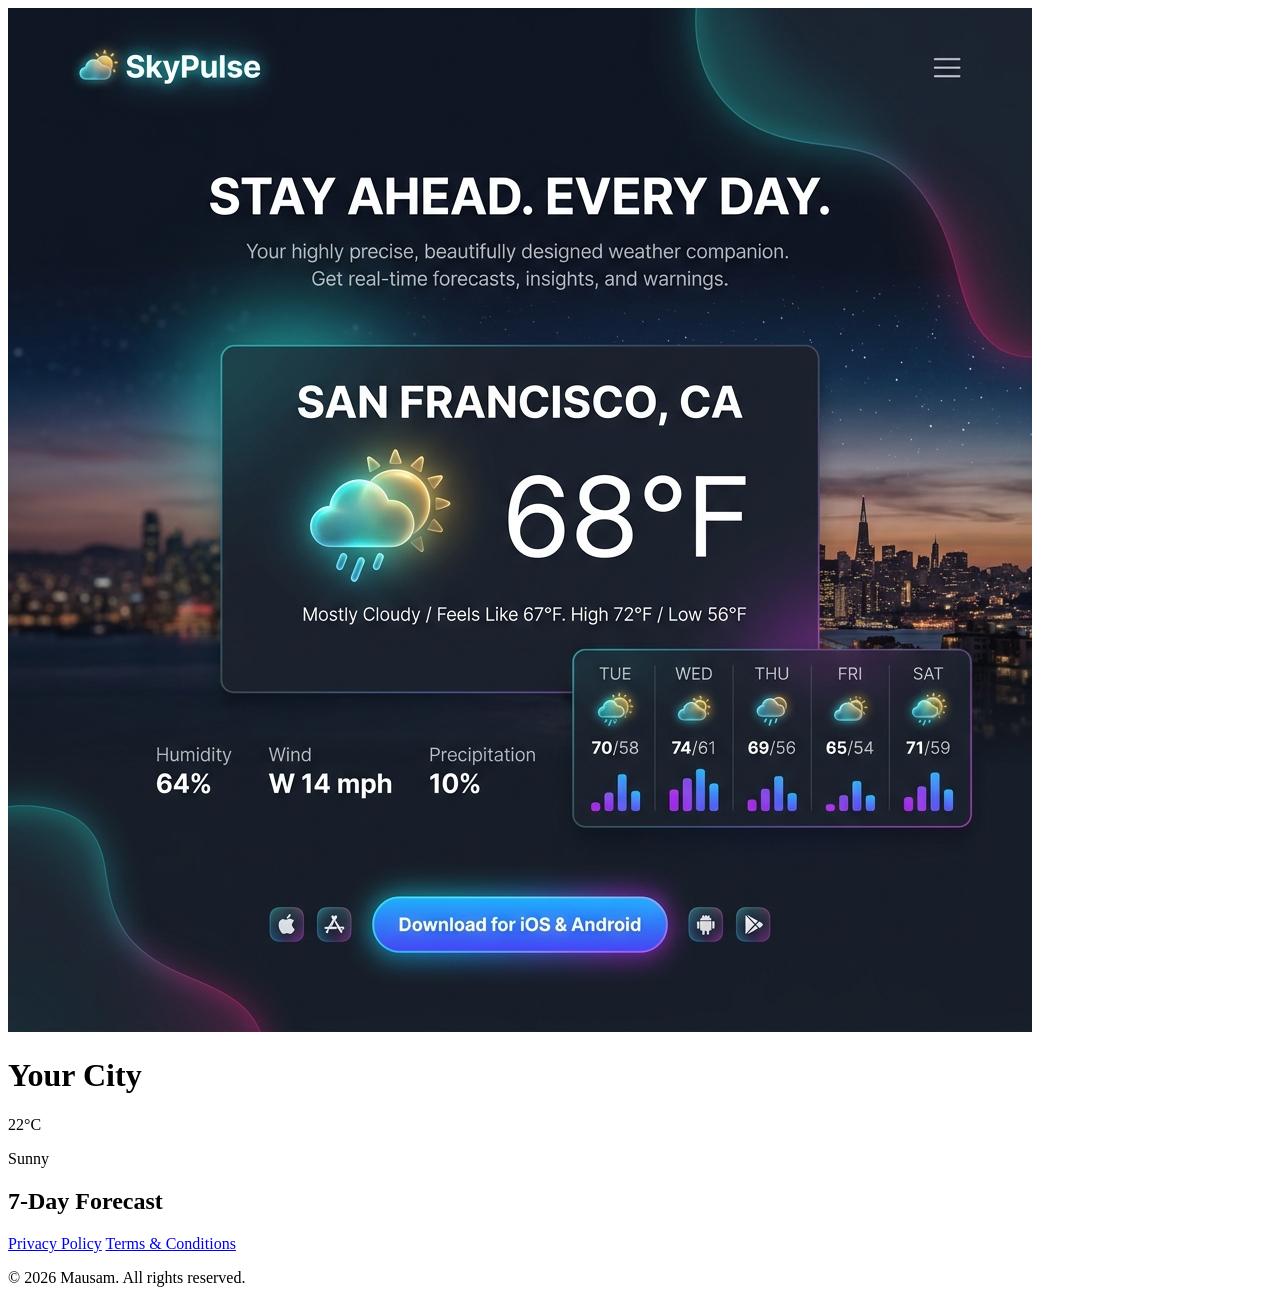
==== website/index.html @ 47677e23 "website added" ====
<!DOCTYPE html>
<html lang="en">
<head>
  <meta charset="UTF-8" />
  <meta http-equiv="X-UA-Compatible" content="IE=edge" />
  <meta name="viewport" content="width=device-width, initial-scale=1.0" />
  <title>Mausam – Premium Weather App</title>
  <link rel="preconnect" href="https://fonts.googleapis.com" />
  <link rel="preconnect" href="https://fonts.gstatic.com" crossorigin />
  <link href="https://fonts.googleapis.com/css2?family=Inter:wght@400;600;700&family=Poppins:wght@300;400;600;700&display=swap" rel="stylesheet" />
  <link rel="stylesheet" href="styles.css" />
</head>
<body>
  <header class="hero">
    <img src="weather_hero_1780329865865.png" alt="Weather hero" class="hero-image" />
    <div class="hero-content">
      <h1 class="city-name">Your City</h1>
      <p class="temperature">22°C</p>
      <p class="description">Sunny</p>
    </div>
  </header>

  <main class="content">
    <section class="forecast">
      <h2>7‑Day Forecast</h2>
      <div class="forecast-grid" id="forecast-grid">
        <!-- JavaScript will inject cards here -->
      </div>
    </section>
  </main>

  <footer class="footer">
    <nav class="footer-nav">
      <a href="privacy.html">Privacy Policy</a>
      <a href="terms.html">Terms &amp; Conditions</a>
    </nav>
    <p>© 2026 Mausam. All rights reserved.</p>
  </footer>

  <script src="script.js"></script>
</body>
</html>
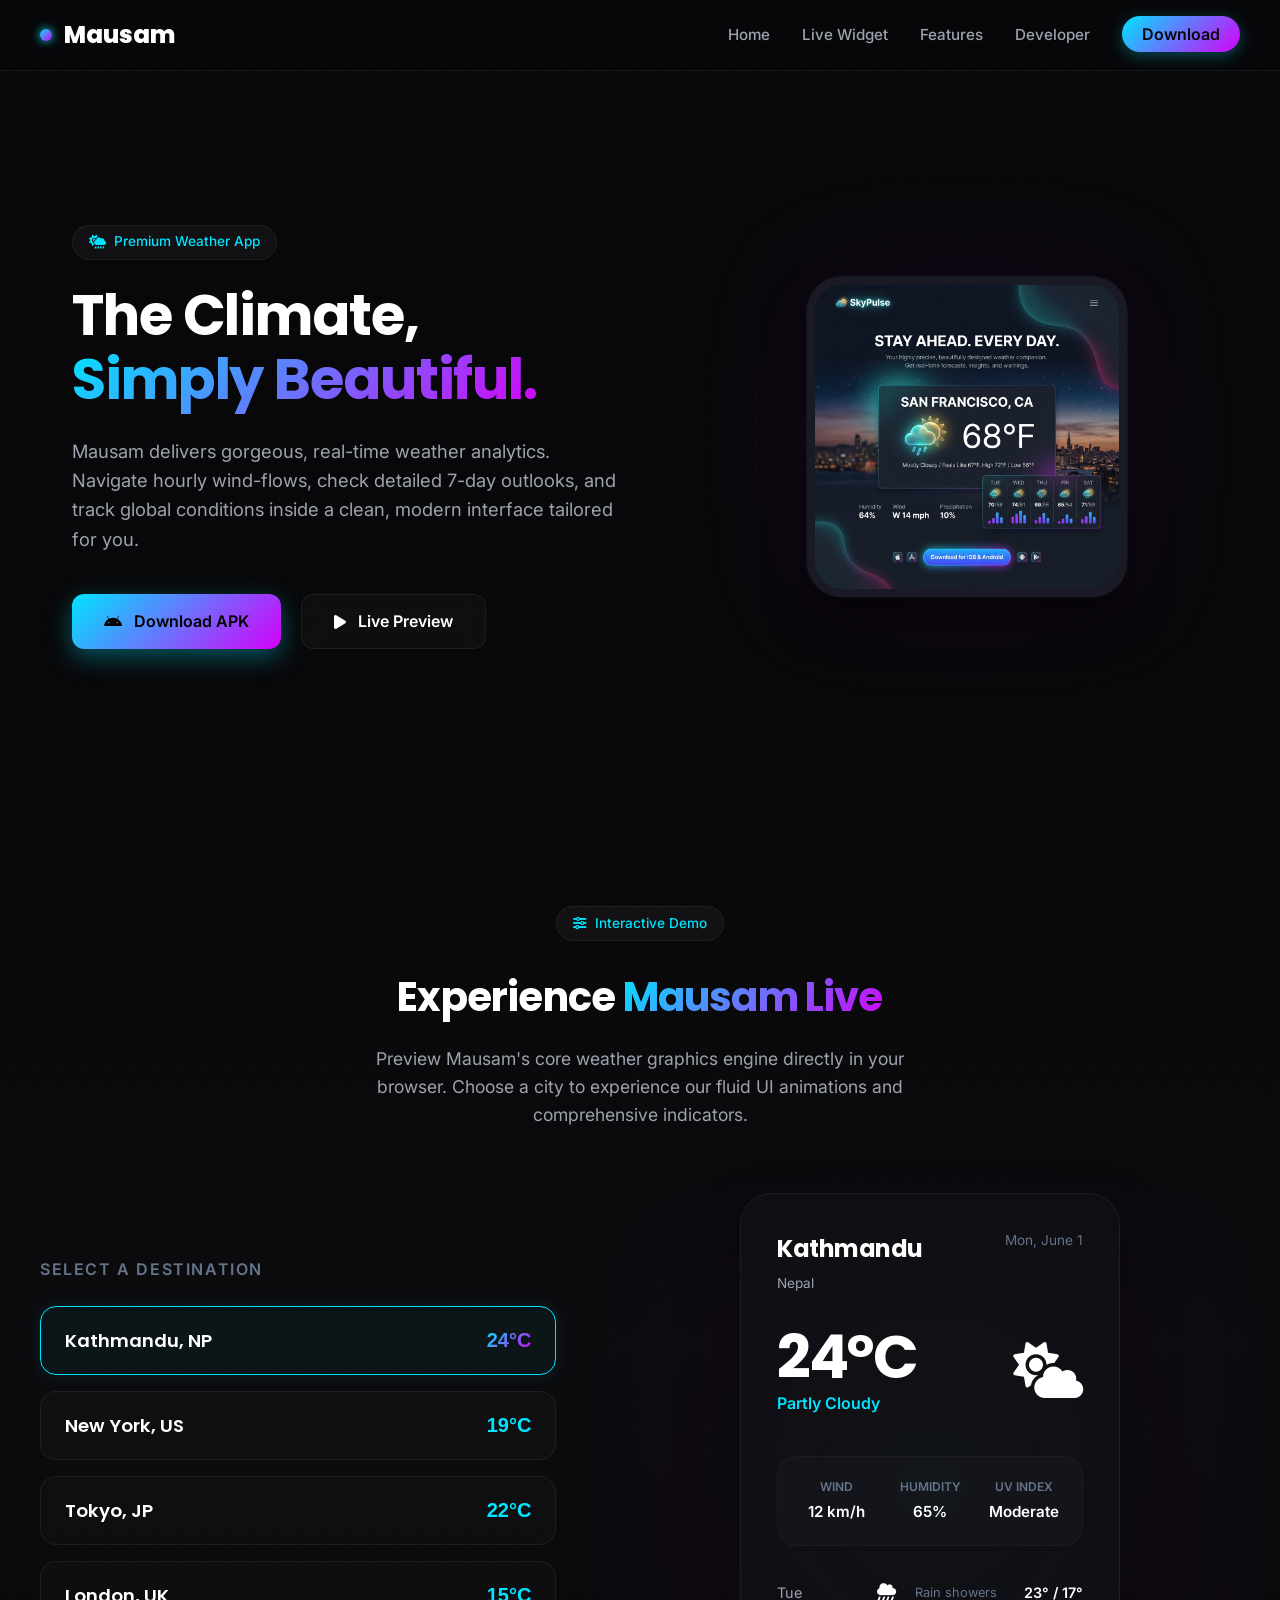
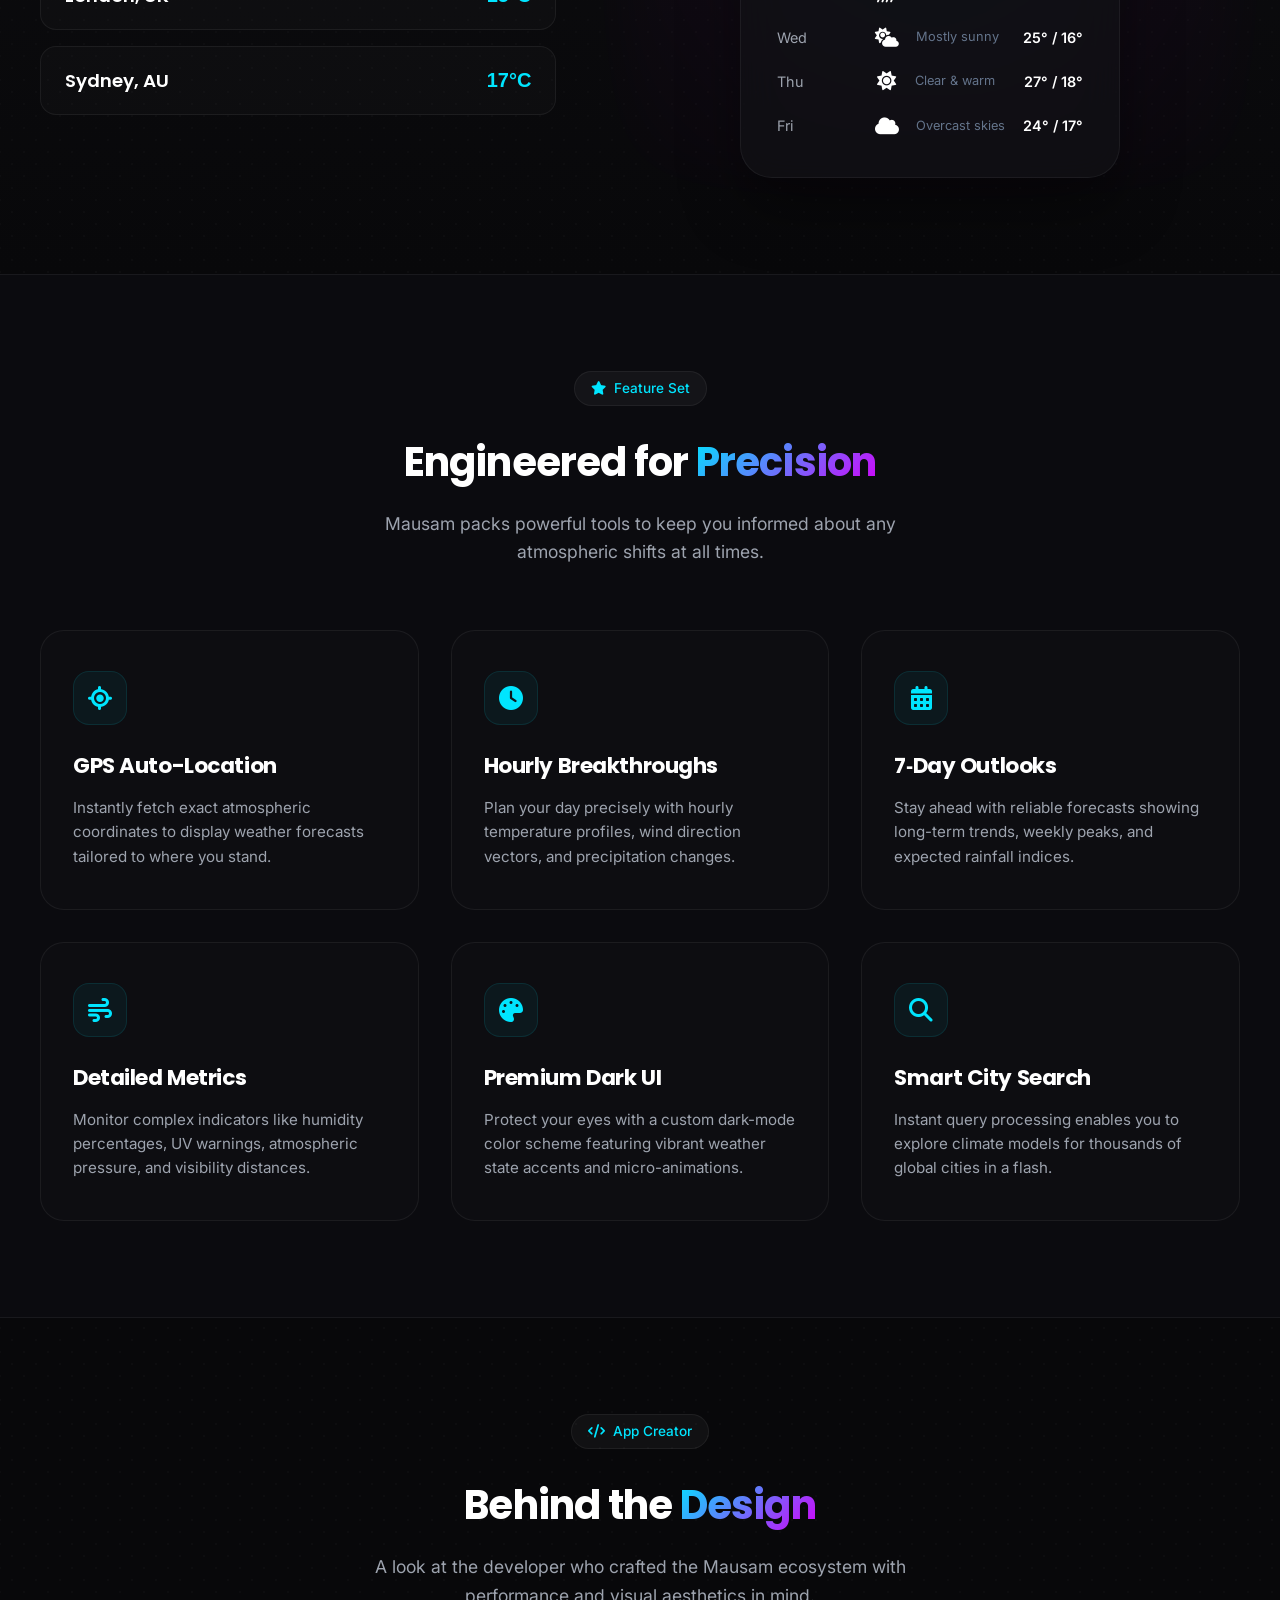
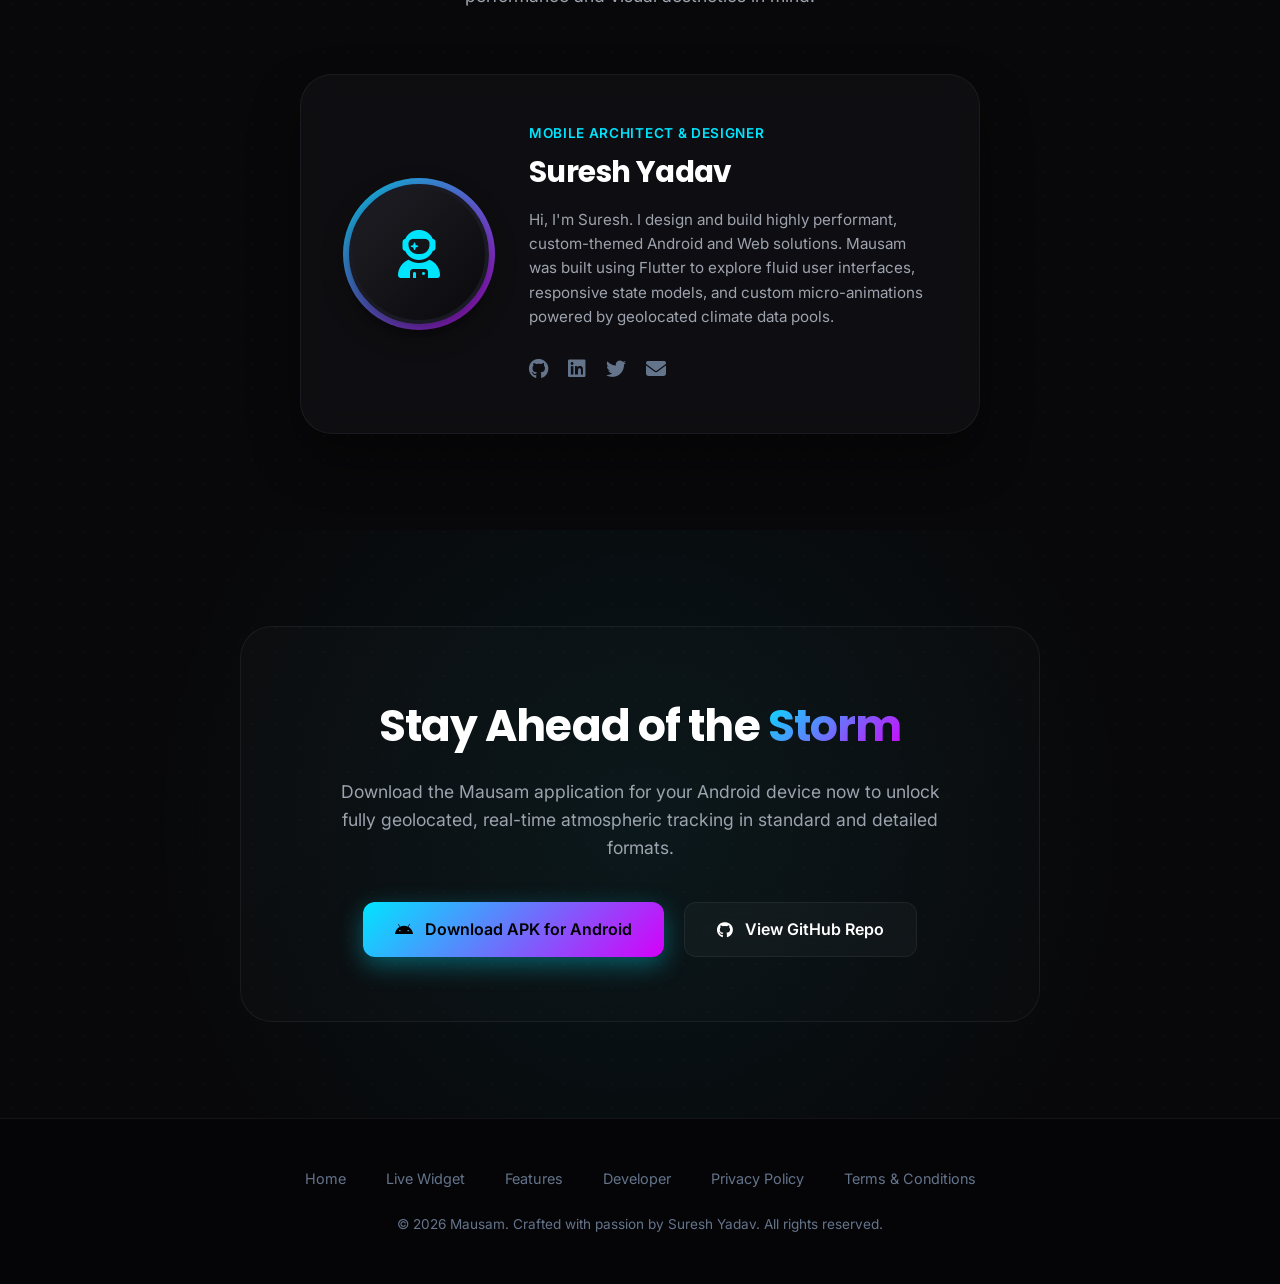
==== commit 6485578f: "website added" ====
--- a/website/index.html
+++ b/website/index.html
@@ -4,39 +4,301 @@
   <meta charset="UTF-8" />
   <meta http-equiv="X-UA-Compatible" content="IE=edge" />
   <meta name="viewport" content="width=device-width, initial-scale=1.0" />
-  <title>Mausam – Premium Weather App</title>
-  <link rel="preconnect" href="https://fonts.googleapis.com" />
-  <link rel="preconnect" href="https://fonts.gstatic.com" crossorigin />
-  <link href="https://fonts.googleapis.com/css2?family=Inter:wght@400;600;700&family=Poppins:wght@300;400;600;700&display=swap" rel="stylesheet" />
-  <link rel="stylesheet" href="styles.css" />
+  <title>Mausam – Beautiful Weather Forecasting App</title>
+  <meta name="description" content="Experience premium weather forecasting with Mausam. Get precise local location-based weather, 7-day outlooks, hourly breakdowns, and robust meteorological indicators in a gorgeous interface." />
+  
+  <!-- Font Awesome Icons -->
+  <link rel="stylesheet" href="https://cdnjs.cloudflare.com/ajax/libs/font-awesome/6.4.0/css/all.min.css" />
+  
+  <!-- Main Stylesheet -->
+  <link rel="stylesheet" href="style.css" />
 </head>
 <body>
+
+  <!-- Navigation Bar -->
+  <nav class="navbar">
+    <div class="nav-container">
+      <a href="#" class="nav-logo">
+        <div class="nav-logo-dot"></div>
+        <span>Mausam</span>
+      </a>
+      
+      <ul class="nav-menu" id="nav-menu">
+        <li><a href="#" class="nav-link">Home</a></li>
+        <li><a href="#demo" class="nav-link">Live Widget</a></li>
+        <li><a href="#features" class="nav-link">Features</a></li>
+        <li><a href="#developer" class="nav-link">Developer</a></li>
+        <li><a href="#download" class="nav-btn">Download</a></li>
+      </ul>
+      
+      <div class="menu-toggle" id="menu-toggle">
+        <span></span>
+        <span></span>
+        <span></span>
+      </div>
+    </div>
+  </nav>
+
+  <!-- Hero Section -->
   <header class="hero">
-    <img src="weather_hero_1780329865865.png" alt="Weather hero" class="hero-image" />
-    <div class="hero-content">
-      <h1 class="city-name">Your City</h1>
-      <p class="temperature">22°C</p>
-      <p class="description">Sunny</p>
+    <div class="hero-info">
+      <div class="badge">
+        <i class="fa-solid fa-cloud-sun-rain"></i> Premium Weather App
+      </div>
+      <h1>The Climate,<br><span class="gradient-text">Simply Beautiful.</span></h1>
+      <p>Mausam delivers gorgeous, real-time weather analytics. Navigate hourly wind-flows, check detailed 7-day outlooks, and track global conditions inside a clean, modern interface tailored for you.</p>
+      
+      <div class="cta-group">
+        <a href="#download" class="btn btn-primary">
+          <i class="fa-brands fa-android"></i> Download APK
+        </a>
+        <a href="#demo" class="btn btn-secondary">
+          <i class="fa-solid fa-play"></i> Live Preview
+        </a>
+      </div>
+    </div>
+    
+    <div class="hero-display">
+      <div class="hero-bg-glow"></div>
+      <div class="mockup-container">
+        <div class="mockup-frame">
+          <!-- We place the weather hero png provided by the user inside a mobile frame -->
+          <img src="weather_hero_1780329865865.png" alt="Mausam App Dashboard Showcase" />
+        </div>
+      </div>
     </div>
   </header>
 
-  <main class="content">
-    <section class="forecast">
-      <h2>7‑Day Forecast</h2>
-      <div class="forecast-grid" id="forecast-grid">
-        <!-- JavaScript will inject cards here -->
-      </div>
-    </section>
-  </main>
-
+  <!-- Interactive Live Weather Section -->
+  <section class="interactive-section" id="demo">
+    <div class="section-container">
+      <div class="section-header">
+        <div class="badge"><i class="fa-solid fa-sliders"></i> Interactive Demo</div>
+        <h2>Experience <span class="gradient-text">Mausam Live</span></h2>
+        <p>Preview Mausam's core weather graphics engine directly in your browser. Choose a city to experience our fluid UI animations and comprehensive indicators.</p>
+      </div>
+      
+      <div class="widget-layout">
+        <!-- City Selector Buttons -->
+        <div class="city-selector">
+          <div class="city-selector-title">Select a Destination</div>
+          
+          <button class="city-btn active" data-city="kathmandu">
+            <span class="city-btn-name">Kathmandu, NP</span>
+            <span class="city-btn-temp">24°C</span>
+          </button>
+          
+          <button class="city-btn" data-city="newyork">
+            <span class="city-btn-name">New York, US</span>
+            <span class="city-btn-temp">19°C</span>
+          </button>
+          
+          <button class="city-btn" data-city="tokyo">
+            <span class="city-btn-name">Tokyo, JP</span>
+            <span class="city-btn-temp">22°C</span>
+          </button>
+          
+          <button class="city-btn" data-city="london">
+            <span class="city-btn-name">London, UK</span>
+            <span class="city-btn-temp">15°C</span>
+          </button>
+          
+          <button class="city-btn" data-city="sydney">
+            <span class="city-btn-name">Sydney, AU</span>
+            <span class="city-btn-temp">17°C</span>
+          </button>
+        </div>
+        
+        <!-- Live Glassmorphic Widget Card -->
+        <div class="weather-showcase">
+          <div class="weather-widget-glow" id="widget-glow"></div>
+          <div class="weather-widget">
+            <div class="widget-header">
+              <div class="widget-location">
+                <h3 id="w-city">Kathmandu</h3>
+                <span id="w-country">Nepal</span>
+              </div>
+              <div class="widget-date" id="w-date">Mon, June 1</div>
+            </div>
+            
+            <div class="widget-main">
+              <div class="widget-temp-block">
+                <span class="widget-temp" id="w-temp">24°C</span>
+                <span class="widget-desc" id="w-desc">Partly Cloudy</span>
+              </div>
+              <div class="widget-icon-container" id="w-icon">
+                <i class="fa-solid fa-cloud-sun"></i>
+              </div>
+            </div>
+            
+            <!-- Key Metrics Panel -->
+            <div class="widget-metrics">
+              <div class="metric-item">
+                <span class="metric-label">Wind</span>
+                <span class="metric-val" id="w-wind">12 km/h</span>
+              </div>
+              <div class="metric-item">
+                <span class="metric-label">Humidity</span>
+                <span class="metric-val" id="w-humidity">65%</span>
+              </div>
+              <div class="metric-item">
+                <span class="metric-label">UV Index</span>
+                <span class="metric-val" id="w-uv">Moderate</span>
+              </div>
+            </div>
+            
+            <!-- Weekly Forecast Component -->
+            <div class="widget-forecast" id="w-forecast">
+              <!-- Dynamically populated rows in script.js -->
+            </div>
+          </div>
+        </div>
+      </div>
+    </div>
+  </section>
+
+  <!-- Key Features Showcase Section -->
+  <section class="features-section" id="features">
+    <div class="section-container">
+      <div class="section-header">
+        <div class="badge"><i class="fa-solid fa-star"></i> Feature Set</div>
+        <h2>Engineered for <span class="gradient-text">Precision</span></h2>
+        <p>Mausam packs powerful tools to keep you informed about any atmospheric shifts at all times.</p>
+      </div>
+      
+      <div class="features-grid">
+        <!-- Feature 1 -->
+        <div class="feature-card">
+          <div class="feature-icon-box">
+            <i class="fa-solid fa-location-crosshairs"></i>
+          </div>
+          <h3>GPS Auto-Location</h3>
+          <p>Instantly fetch exact atmospheric coordinates to display weather forecasts tailored to where you stand.</p>
+        </div>
+        
+        <!-- Feature 2 -->
+        <div class="feature-card">
+          <div class="feature-icon-box">
+            <i class="fa-solid fa-clock"></i>
+          </div>
+          <h3>Hourly Breakthroughs</h3>
+          <p>Plan your day precisely with hourly temperature profiles, wind direction vectors, and precipitation changes.</p>
+        </div>
+        
+        <!-- Feature 3 -->
+        <div class="feature-card">
+          <div class="feature-icon-box">
+            <i class="fa-solid fa-calendar-days"></i>
+          </div>
+          <h3>7‑Day Outlooks</h3>
+          <p>Stay ahead with reliable forecasts showing long-term trends, weekly peaks, and expected rainfall indices.</p>
+        </div>
+        
+        <!-- Feature 4 -->
+        <div class="feature-card">
+          <div class="feature-icon-box">
+            <i class="fa-solid fa-wind"></i>
+          </div>
+          <h3>Detailed Metrics</h3>
+          <p>Monitor complex indicators like humidity percentages, UV warnings, atmospheric pressure, and visibility distances.</p>
+        </div>
+        
+        <!-- Feature 5 -->
+        <div class="feature-card">
+          <div class="feature-icon-box">
+            <i class="fa-solid fa-palette"></i>
+          </div>
+          <h3>Premium Dark UI</h3>
+          <p>Protect your eyes with a custom dark-mode color scheme featuring vibrant weather state accents and micro-animations.</p>
+        </div>
+        
+        <!-- Feature 6 -->
+        <div class="feature-card">
+          <div class="feature-icon-box">
+            <i class="fa-solid fa-magnifying-glass"></i>
+          </div>
+          <h3>Smart City Search</h3>
+          <p>Instant query processing enables you to explore climate models for thousands of global cities in a flash.</p>
+        </div>
+      </div>
+    </div>
+  </section>
+
+  <!-- Developer Profile Section -->
+  <section class="developer-section" id="developer">
+    <div class="section-container">
+      <div class="section-header">
+        <div class="badge"><i class="fa-solid fa-code"></i> App Creator</div>
+        <h2>Behind the <span class="gradient-text">Design</span></h2>
+        <p>A look at the developer who crafted the Mausam ecosystem with performance and visual aesthetics in mind.</p>
+      </div>
+      
+      <div class="developer-card">
+        <div class="developer-avatar-container">
+          <div class="developer-avatar-glow"></div>
+          <!-- Premium visual avatar fallback (user icon inside a circular container or nice stock illustration) -->
+          <div class="developer-avatar" style="background: linear-gradient(135deg, #1e1e24 0%, #0a0a0d 100%); display: flex; align-items: center; justify-content: center; color: var(--accent-primary); font-size: 3rem;">
+            <i class="fa-solid fa-user-astronaut"></i>
+          </div>
+        </div>
+        
+        <div class="developer-details">
+          <div class="developer-role">Mobile Architect &amp; Designer</div>
+          <h3 class="developer-name">Suresh Yadav</h3>
+          <p class="developer-bio">Hi, I'm Suresh. I design and build highly performant, custom-themed Android and Web solutions. Mausam was built using Flutter to explore fluid user interfaces, responsive state models, and custom micro-animations powered by geolocated climate data pools.</p>
+          
+          <div class="developer-socials">
+            <a href="https://github.com" target="_blank" class="social-link" title="GitHub">
+              <i class="fa-brands fa-github"></i>
+            </a>
+            <a href="https://linkedin.com" target="_blank" class="social-link" title="LinkedIn">
+              <i class="fa-brands fa-linkedin"></i>
+            </a>
+            <a href="https://twitter.com" target="_blank" class="social-link" title="Twitter">
+              <i class="fa-brands fa-twitter"></i>
+            </a>
+            <a href="mailto:suresh@example.com" class="social-link" title="Email Suresh">
+              <i class="fa-solid fa-envelope"></i>
+            </a>
+          </div>
+        </div>
+      </div>
+    </div>
+  </section>
+
+  <!-- Call to Action (Download) -->
+  <section class="cta-section" id="download">
+    <div class="cta-box">
+      <h2>Stay Ahead of the <span class="gradient-text">Storm</span></h2>
+      <p>Download the Mausam application for your Android device now to unlock fully geolocated, real-time atmospheric tracking in standard and detailed formats.</p>
+      
+      <div class="cta-group">
+        <a href="#" class="btn btn-primary">
+          <i class="fa-brands fa-android"></i> Download APK for Android
+        </a>
+        <a href="https://github.com" target="_blank" class="btn btn-secondary">
+          <i class="fa-brands fa-github"></i> View GitHub Repo
+        </a>
+      </div>
+    </div>
+  </section>
+
+  <!-- Footer -->
   <footer class="footer">
-    <nav class="footer-nav">
-      <a href="privacy.html">Privacy Policy</a>
-      <a href="terms.html">Terms &amp; Conditions</a>
-    </nav>
-    <p>© 2026 Mausam. All rights reserved.</p>
+    <div class="footer-container">
+      <div class="footer-nav">
+        <a href="#" class="footer-nav-link">Home</a>
+        <a href="#demo" class="footer-nav-link">Live Widget</a>
+        <a href="#features" class="footer-nav-link">Features</a>
+        <a href="#developer" class="footer-nav-link">Developer</a>
+        <a href="privacy.html" class="footer-nav-link">Privacy Policy</a>
+        <a href="terms.html" class="footer-nav-link">Terms &amp; Conditions</a>
+      </div>
+      <p class="footer-copyright">© 2026 Mausam. Crafted with passion by Suresh Yadav. All rights reserved.</p>
+    </div>
   </footer>
 
+  <!-- Script for Interactive Engine -->
   <script src="script.js"></script>
 </body>
 </html>
--- a/website/style.css
+++ b/website/style.css
@@ -0,0 +1,974 @@
+/* Premium Style System for Mausam Website */
+@import url('https://fonts.googleapis.com/css2?family=Inter:wght@300;400;500;600;700&family=Poppins:wght@400;500;600;700;800&display=swap');
+
+:root {
+  --bg-color: #08080a;
+  --bg-dots: rgba(255, 255, 255, 0.02);
+  --card-bg: #121216;
+  --glass-bg: rgba(18, 18, 22, 0.7);
+  --glass-border: rgba(255, 255, 255, 0.06);
+  --accent-primary: #00e5ff; /* Vibrant cyan */
+  --accent-secondary: #d500f9; /* Vibrant pink */
+  --accent-gradient: linear-gradient(135deg, var(--accent-primary), var(--accent-secondary));
+  --accent-glow: rgba(0, 229, 255, 0.25);
+  --text-primary: #ffffff;
+  --text-secondary: #9da3ae;
+  --text-muted: #64748b;
+  --font-sans: 'Inter', sans-serif;
+  --font-display: 'Poppins', sans-serif;
+  --max-width: 1200px;
+  --transition-smooth: all 0.4s cubic-bezier(0.16, 1, 0.3, 1);
+}
+
+* {
+  margin: 0;
+  padding: 0;
+  box-sizing: border-box;
+}
+
+html {
+  scroll-behavior: smooth;
+}
+
+body {
+  background-color: var(--bg-color);
+  background-image: 
+    radial-gradient(var(--bg-dots) 1px, transparent 0),
+    radial-gradient(var(--bg-dots) 1px, transparent 0);
+  background-size: 24px 24px;
+  background-position: 0 0, 12px 12px;
+  color: var(--text-primary);
+  font-family: var(--font-sans);
+  line-height: 1.6;
+  overflow-x: hidden;
+}
+
+/* Animations */
+@keyframes float {
+  0% { transform: translateY(0px) rotate(0deg); }
+  50% { transform: translateY(-12px) rotate(1deg); }
+  100% { transform: translateY(0px) rotate(0deg); }
+}
+
+@keyframes pulseGlow {
+  0% { box-shadow: 0 0 15px rgba(0, 229, 255, 0.15); }
+  50% { box-shadow: 0 0 30px rgba(213, 0, 249, 0.3); }
+  100% { box-shadow: 0 0 15px rgba(0, 229, 255, 0.15); }
+}
+
+@keyframes fadeIn {
+  from { opacity: 0; transform: translateY(20px); }
+  to { opacity: 1; transform: translateY(0); }
+}
+
+/* Typographical & Layout Defaults */
+h1, h2, h3, h4 {
+  font-family: var(--font-display);
+  font-weight: 700;
+  letter-spacing: -0.02em;
+}
+
+.gradient-text {
+  background: var(--accent-gradient);
+  -webkit-background-clip: text;
+  -webkit-text-fill-color: transparent;
+}
+
+/* Premium Navigation Bar */
+.navbar {
+  position: fixed;
+  top: 0;
+  left: 0;
+  width: 100%;
+  z-index: 1000;
+  background: rgba(8, 8, 10, 0.8);
+  backdrop-filter: blur(12px);
+  -webkit-backdrop-filter: blur(12px);
+  border-bottom: 1px solid var(--glass-border);
+  padding: 1rem 2rem;
+  transition: var(--transition-smooth);
+}
+
+.nav-container {
+  max-width: var(--max-width);
+  margin: 0 auto;
+  display: flex;
+  justify-content: space-between;
+  align-items: center;
+}
+
+.nav-logo {
+  display: flex;
+  align-items: center;
+  gap: 0.75rem;
+  text-decoration: none;
+  font-family: var(--font-display);
+  font-size: 1.5rem;
+  font-weight: 800;
+  color: var(--text-primary);
+}
+
+.nav-logo-dot {
+  width: 12px;
+  height: 12px;
+  background: var(--accent-gradient);
+  border-radius: 50%;
+  box-shadow: 0 0 10px var(--accent-primary);
+}
+
+.nav-menu {
+  display: flex;
+  gap: 2rem;
+  list-style: none;
+  align-items: center;
+}
+
+.nav-link {
+  color: var(--text-secondary);
+  text-decoration: none;
+  font-size: 0.95rem;
+  font-weight: 500;
+  transition: var(--transition-smooth);
+  position: relative;
+}
+
+.nav-link::after {
+  content: '';
+  position: absolute;
+  bottom: -4px;
+  left: 0;
+  width: 0;
+  height: 2px;
+  background: var(--accent-gradient);
+  transition: var(--transition-smooth);
+}
+
+.nav-link:hover {
+  color: var(--text-primary);
+}
+
+.nav-link:hover::after {
+  width: 100%;
+}
+
+.nav-btn {
+  background: var(--accent-gradient);
+  color: var(--bg-color);
+  padding: 0.5rem 1.25rem;
+  border-radius: 2rem;
+  font-weight: 600;
+  text-decoration: none;
+  box-shadow: 0 4px 15px rgba(0, 229, 255, 0.3);
+  transition: var(--transition-smooth);
+}
+
+.nav-btn:hover {
+  transform: translateY(-2px);
+  box-shadow: 0 6px 20px rgba(213, 0, 249, 0.4);
+}
+
+.menu-toggle {
+  display: none;
+  flex-direction: column;
+  gap: 6px;
+  cursor: pointer;
+  z-index: 1100;
+}
+
+.menu-toggle span {
+  width: 25px;
+  height: 2px;
+  background: var(--text-primary);
+  transition: var(--transition-smooth);
+}
+
+/* Hero Section */
+.hero {
+  padding: 9rem 2rem 5rem;
+  max-width: var(--max-width);
+  margin: 0 auto;
+  display: grid;
+  grid-template-columns: 1.1fr 0.9fr;
+  gap: 4rem;
+  align-items: center;
+  min-height: 90vh;
+}
+
+.hero-info {
+  animation: fadeIn 0.8s ease-out;
+}
+
+.badge {
+  display: inline-flex;
+  align-items: center;
+  gap: 0.5rem;
+  padding: 0.35rem 1rem;
+  background: rgba(255, 255, 255, 0.04);
+  border: 1px solid var(--glass-border);
+  border-radius: 2rem;
+  font-size: 0.85rem;
+  color: var(--accent-primary);
+  font-weight: 500;
+  margin-bottom: 1.5rem;
+}
+
+.hero-info h1 {
+  font-size: 3.5rem;
+  line-height: 1.15;
+  margin-bottom: 1.5rem;
+}
+
+.hero-info p {
+  font-size: 1.15rem;
+  color: var(--text-secondary);
+  margin-bottom: 2.5rem;
+  max-width: 550px;
+}
+
+.cta-group {
+  display: flex;
+  gap: 1.25rem;
+  flex-wrap: wrap;
+}
+
+.btn {
+  display: inline-flex;
+  align-items: center;
+  justify-content: center;
+  gap: 0.75rem;
+  padding: 0.85rem 2rem;
+  border-radius: 0.75rem;
+  font-weight: 600;
+  text-decoration: none;
+  font-size: 1rem;
+  transition: var(--transition-smooth);
+  border: none;
+  cursor: pointer;
+}
+
+.btn-primary {
+  background: var(--accent-gradient);
+  color: #000;
+  box-shadow: 0 8px 24px rgba(0, 229, 255, 0.35);
+}
+
+.btn-primary:hover {
+  transform: translateY(-3px);
+  box-shadow: 0 12px 30px rgba(213, 0, 249, 0.5);
+}
+
+.btn-secondary {
+  background: rgba(255, 255, 255, 0.03);
+  color: var(--text-primary);
+  border: 1px solid var(--glass-border);
+  backdrop-filter: blur(10px);
+}
+
+.btn-secondary:hover {
+  background: rgba(255, 255, 255, 0.08);
+  border-color: var(--accent-primary);
+  transform: translateY(-3px);
+}
+
+.hero-display {
+  display: flex;
+  justify-content: center;
+  align-items: center;
+  position: relative;
+  animation: fadeIn 1s ease-out 0.2s backwards;
+}
+
+.hero-bg-glow {
+  position: absolute;
+  width: 400px;
+  height: 400px;
+  background: radial-gradient(circle, rgba(0, 229, 255, 0.12) 0%, rgba(213, 0, 249, 0.05) 50%, transparent 100%);
+  filter: blur(40px);
+  z-index: -1;
+  pointer-events: none;
+}
+
+.mockup-container {
+  position: relative;
+  width: 100%;
+  max-width: 320px;
+  animation: float 6s ease-in-out infinite;
+}
+
+.mockup-frame {
+  width: 100%;
+  border-radius: 2.2rem;
+  border: 8px solid #1a1a24;
+  box-shadow: 
+    0 25px 50px -12px rgba(0, 0, 0, 0.7),
+    0 0 0 1px var(--glass-border);
+  overflow: hidden;
+  background-color: var(--card-bg);
+  display: block;
+}
+
+.mockup-frame img {
+  width: 100%;
+  height: auto;
+  display: block;
+}
+
+/* Interactive Weather Section */
+.interactive-section {
+  padding: 6rem 2rem;
+  background: linear-gradient(180deg, transparent, rgba(18, 18, 22, 0.4) 50%, transparent);
+}
+
+.section-container {
+  max-width: var(--max-width);
+  margin: 0 auto;
+}
+
+.section-header {
+  text-align: center;
+  margin-bottom: 4rem;
+}
+
+.section-header h2 {
+  font-size: 2.5rem;
+  margin-bottom: 1rem;
+}
+
+.section-header p {
+  font-size: 1.1rem;
+  color: var(--text-secondary);
+  max-width: 600px;
+  margin: 0 auto;
+}
+
+.widget-layout {
+  display: grid;
+  grid-template-columns: 1fr 1.2fr;
+  gap: 4rem;
+  align-items: center;
+}
+
+/* City Switcher List */
+.city-selector {
+  display: flex;
+  flex-direction: column;
+  gap: 1rem;
+}
+
+.city-selector-title {
+  font-size: 1rem;
+  color: var(--text-muted);
+  text-transform: uppercase;
+  letter-spacing: 0.1em;
+  font-weight: 600;
+  margin-bottom: 0.5rem;
+}
+
+.city-btn {
+  background: rgba(255, 255, 255, 0.02);
+  border: 1px solid var(--glass-border);
+  border-radius: 1rem;
+  padding: 1.25rem 1.5rem;
+  display: flex;
+  justify-content: space-between;
+  align-items: center;
+  cursor: pointer;
+  transition: var(--transition-smooth);
+  color: var(--text-primary);
+  text-align: left;
+}
+
+.city-btn:hover {
+  background: rgba(255, 255, 255, 0.05);
+  border-color: rgba(255, 255, 255, 0.15);
+  transform: translateX(5px);
+}
+
+.city-btn.active {
+  background: rgba(0, 229, 255, 0.04);
+  border-color: var(--accent-primary);
+  box-shadow: 0 0 15px rgba(0, 229, 255, 0.1);
+}
+
+.city-btn-name {
+  font-family: var(--font-display);
+  font-size: 1.15rem;
+  font-weight: 600;
+}
+
+.city-btn-temp {
+  font-size: 1.25rem;
+  font-weight: 700;
+  color: var(--accent-primary);
+}
+
+.city-btn.active .city-btn-temp {
+  background: var(--accent-gradient);
+  -webkit-background-clip: text;
+  -webkit-text-fill-color: transparent;
+}
+
+/* Glassmorphic Live Card */
+.weather-showcase {
+  display: flex;
+  justify-content: center;
+  position: relative;
+}
+
+.weather-widget-glow {
+  position: absolute;
+  width: 100%;
+  height: 100%;
+  top: 0;
+  left: 0;
+  border-radius: 2rem;
+  z-index: -1;
+  filter: blur(25px);
+  opacity: 0.45;
+  transition: var(--transition-smooth);
+}
+
+.weather-widget {
+  width: 100%;
+  max-width: 380px;
+  background: var(--glass-bg);
+  backdrop-filter: blur(20px);
+  -webkit-backdrop-filter: blur(20px);
+  border: 1px solid var(--glass-border);
+  border-radius: 2rem;
+  padding: 2.25rem;
+  color: var(--text-primary);
+  box-shadow: 0 30px 60px rgba(0, 0, 0, 0.4);
+  animation: pulseGlow 8s ease-in-out infinite;
+}
+
+.widget-header {
+  display: flex;
+  justify-content: space-between;
+  align-items: flex-start;
+  margin-bottom: 2rem;
+}
+
+.widget-location {
+  display: flex;
+  flex-direction: column;
+  gap: 0.25rem;
+}
+
+.widget-location h3 {
+  font-size: 1.5rem;
+  font-weight: 700;
+}
+
+.widget-location span {
+  font-size: 0.85rem;
+  color: var(--text-secondary);
+}
+
+.widget-date {
+  font-size: 0.85rem;
+  color: var(--text-muted);
+  text-align: right;
+}
+
+.widget-main {
+  display: flex;
+  align-items: center;
+  justify-content: space-between;
+  margin-bottom: 2.5rem;
+}
+
+.widget-temp-block {
+  display: flex;
+  flex-direction: column;
+}
+
+.widget-temp {
+  font-family: var(--font-display);
+  font-size: 3.75rem;
+  font-weight: 700;
+  line-height: 1;
+  letter-spacing: -2px;
+}
+
+.widget-desc {
+  font-size: 1rem;
+  color: var(--accent-primary);
+  font-weight: 600;
+  margin-top: 0.25rem;
+}
+
+.widget-icon-container {
+  font-size: 3.5rem;
+  animation: float 4s ease-in-out infinite;
+}
+
+.widget-metrics {
+  display: grid;
+  grid-template-columns: repeat(3, 1fr);
+  gap: 1rem;
+  background: rgba(255, 255, 255, 0.02);
+  border: 1px solid rgba(255, 255, 255, 0.03);
+  padding: 1.25rem;
+  border-radius: 1.25rem;
+  margin-bottom: 2rem;
+}
+
+.metric-item {
+  display: flex;
+  flex-direction: column;
+  align-items: center;
+  text-align: center;
+  gap: 0.25rem;
+}
+
+.metric-label {
+  font-size: 0.75rem;
+  color: var(--text-muted);
+  text-transform: uppercase;
+  font-weight: 600;
+}
+
+.metric-val {
+  font-size: 0.95rem;
+  font-weight: 600;
+}
+
+.widget-forecast {
+  display: flex;
+  flex-direction: column;
+  gap: 0.85rem;
+}
+
+.forecast-day-row {
+  display: flex;
+  justify-content: space-between;
+  align-items: center;
+  font-size: 0.9rem;
+}
+
+.forecast-day-name {
+  color: var(--text-secondary);
+  width: 80px;
+}
+
+.forecast-day-icon {
+  font-size: 1.2rem;
+  text-align: center;
+}
+
+.forecast-day-desc {
+  font-size: 0.8rem;
+  color: var(--text-muted);
+  width: 90px;
+}
+
+.forecast-day-temp {
+  font-weight: 600;
+  text-align: right;
+}
+
+/* Features Grid */
+.features-section {
+  padding: 6rem 2rem;
+  background-color: #0b0b0f;
+  border-top: 1px solid var(--glass-border);
+  border-bottom: 1px solid var(--glass-border);
+}
+
+.features-grid {
+  display: grid;
+  grid-template-columns: repeat(auto-fit, minmax(280px, 1fr));
+  gap: 2rem;
+  margin-top: 1rem;
+}
+
+.feature-card {
+  background: rgba(255, 255, 255, 0.01);
+  border: 1px solid var(--glass-border);
+  border-radius: 1.5rem;
+  padding: 2.5rem 2rem;
+  transition: var(--transition-smooth);
+  position: relative;
+  overflow: hidden;
+}
+
+.feature-card::before {
+  content: '';
+  position: absolute;
+  top: 0;
+  left: 0;
+  width: 100%;
+  height: 3px;
+  background: var(--accent-gradient);
+  opacity: 0;
+  transition: var(--transition-smooth);
+}
+
+.feature-card:hover {
+  transform: translateY(-8px);
+  background: rgba(255, 255, 255, 0.03);
+  border-color: rgba(255, 255, 255, 0.1);
+  box-shadow: 0 20px 40px rgba(0, 0, 0, 0.3);
+}
+
+.feature-card:hover::before {
+  opacity: 1;
+}
+
+.feature-icon-box {
+  width: 54px;
+  height: 54px;
+  border-radius: 1rem;
+  background: rgba(0, 229, 255, 0.05);
+  border: 1px solid rgba(0, 229, 255, 0.1);
+  display: flex;
+  align-items: center;
+  justify-content: center;
+  font-size: 1.5rem;
+  color: var(--accent-primary);
+  margin-bottom: 1.5rem;
+  transition: var(--transition-smooth);
+}
+
+.feature-card:hover .feature-icon-box {
+  background: var(--accent-gradient);
+  color: var(--bg-color);
+  box-shadow: 0 0 15px var(--accent-primary);
+}
+
+.feature-card h3 {
+  font-size: 1.35rem;
+  margin-bottom: 0.75rem;
+}
+
+.feature-card p {
+  color: var(--text-secondary);
+  font-size: 0.95rem;
+}
+
+/* Developer Profile Section */
+.developer-section {
+  padding: 6rem 2rem;
+}
+
+.developer-card {
+  max-width: 680px;
+  margin: 0 auto;
+  background: var(--glass-bg);
+  backdrop-filter: blur(15px);
+  -webkit-backdrop-filter: blur(15px);
+  border: 1px solid var(--glass-border);
+  border-radius: 2rem;
+  padding: 3rem;
+  display: flex;
+  gap: 2.5rem;
+  align-items: center;
+  box-shadow: 0 25px 50px rgba(0,0,0,0.4);
+}
+
+.developer-avatar-container {
+  position: relative;
+  flex-shrink: 0;
+}
+
+.developer-avatar {
+  width: 140px;
+  height: 140px;
+  border-radius: 50%;
+  object-fit: cover;
+  border: 4px solid #1a1a24;
+  box-shadow: 0 10px 25px rgba(0,0,0,0.5);
+  z-index: 1;
+  position: relative;
+}
+
+.developer-avatar-glow {
+  position: absolute;
+  top: -6px;
+  left: -6px;
+  width: 152px;
+  height: 152px;
+  border-radius: 50%;
+  background: var(--accent-gradient);
+  z-index: 0;
+  opacity: 0.85;
+}
+
+.developer-details {
+  display: flex;
+  flex-direction: column;
+}
+
+.developer-role {
+  font-size: 0.85rem;
+  text-transform: uppercase;
+  color: var(--accent-primary);
+  font-weight: 600;
+  letter-spacing: 0.05em;
+  margin-bottom: 0.25rem;
+}
+
+.developer-name {
+  font-size: 1.85rem;
+  font-weight: 700;
+  margin-bottom: 0.75rem;
+}
+
+.developer-bio {
+  color: var(--text-secondary);
+  font-size: 0.95rem;
+  margin-bottom: 1.5rem;
+}
+
+.developer-socials {
+  display: flex;
+  gap: 1.25rem;
+}
+
+.social-link {
+  color: var(--text-muted);
+  font-size: 1.25rem;
+  transition: var(--transition-smooth);
+  text-decoration: none;
+}
+
+.social-link:hover {
+  color: var(--accent-primary);
+  transform: translateY(-2px);
+}
+
+/* Call to Action Section */
+.cta-section {
+  padding: 6rem 2rem;
+  text-align: center;
+  background: radial-gradient(circle at center, rgba(0, 229, 255, 0.06) 0%, transparent 70%);
+}
+
+.cta-box {
+  max-width: 800px;
+  margin: 0 auto;
+  background: linear-gradient(135deg, rgba(255, 255, 255, 0.02) 0%, rgba(255, 255, 255, 0.01) 100%);
+  border: 1px solid var(--glass-border);
+  border-radius: 2rem;
+  padding: 4rem 2rem;
+}
+
+.cta-box h2 {
+  font-size: 2.75rem;
+  margin-bottom: 1rem;
+}
+
+.cta-box p {
+  color: var(--text-secondary);
+  font-size: 1.1rem;
+  max-width: 600px;
+  margin: 0 auto 2.5rem;
+}
+
+.cta-box .cta-group {
+  justify-content: center;
+}
+
+/* Footer & Legal Pages Styling */
+.footer {
+  background-color: #050507;
+  border-top: 1px solid var(--glass-border);
+  padding: 3rem 2rem;
+  text-align: center;
+}
+
+.footer-container {
+  max-width: var(--max-width);
+  margin: 0 auto;
+  display: flex;
+  flex-direction: column;
+  gap: 1.5rem;
+}
+
+.footer-nav {
+  display: flex;
+  justify-content: center;
+  gap: 2.5rem;
+  flex-wrap: wrap;
+}
+
+.footer-nav-link {
+  color: var(--text-muted);
+  text-decoration: none;
+  font-size: 0.9rem;
+  transition: var(--transition-smooth);
+}
+
+.footer-nav-link:hover {
+  color: var(--accent-primary);
+}
+
+.footer-copyright {
+  color: var(--text-muted);
+  font-size: 0.85rem;
+}
+
+/* LEGAL PAGES STYLING CONTAINER */
+.legal-page {
+  padding: 8rem 2rem 6rem;
+}
+
+.legal-container {
+  max-width: 800px;
+  margin: 0 auto;
+  background: var(--glass-bg);
+  backdrop-filter: blur(15px);
+  -webkit-backdrop-filter: blur(15px);
+  border: 1px solid var(--glass-border);
+  border-radius: 2rem;
+  padding: 4rem 3.5rem;
+  box-shadow: 0 30px 60px rgba(0, 0, 0, 0.4);
+}
+
+.legal-header {
+  border-bottom: 1px solid var(--glass-border);
+  padding-bottom: 2rem;
+  margin-bottom: 2.5rem;
+}
+
+.legal-header h1 {
+  font-size: 2.75rem;
+  margin-bottom: 0.75rem;
+}
+
+.legal-meta {
+  font-size: 0.9rem;
+  color: var(--accent-primary);
+  font-weight: 500;
+}
+
+.legal-content h2 {
+  font-size: 1.6rem;
+  color: var(--text-primary);
+  margin-top: 2.5rem;
+  margin-bottom: 1rem;
+}
+
+.legal-content p {
+  color: var(--text-secondary);
+  font-size: 1rem;
+  margin-bottom: 1.25rem;
+  line-height: 1.7;
+}
+
+.legal-content ul {
+  margin-bottom: 1.5rem;
+  padding-left: 1.5rem;
+  color: var(--text-secondary);
+}
+
+.legal-content li {
+  margin-bottom: 0.5rem;
+}
+
+.legal-content strong {
+  color: var(--text-primary);
+  font-weight: 600;
+}
+
+/* Mobile Responsiveness */
+@media (max-width: 968px) {
+  .hero {
+    grid-template-columns: 1fr;
+    text-align: center;
+    padding-top: 7rem;
+    gap: 3rem;
+  }
+  
+  .hero-info h1 {
+    font-size: 2.75rem;
+  }
+  
+  .hero-info p {
+    margin: 0 auto 2rem;
+  }
+  
+  .cta-group {
+    justify-content: center;
+  }
+  
+  .widget-layout {
+    grid-template-columns: 1fr;
+    gap: 3rem;
+  }
+  
+  .developer-card {
+    flex-direction: column;
+    text-align: center;
+    padding: 2.5rem 1.5rem;
+  }
+  
+  .developer-avatar-container {
+    margin: 0 auto;
+  }
+}
+
+@media (max-width: 768px) {
+  .navbar {
+    padding: 1rem 1.5rem;
+  }
+  
+  .menu-toggle {
+    display: flex;
+  }
+  
+  .nav-menu {
+    position: fixed;
+    top: -100vh;
+    left: 0;
+    width: 100%;
+    height: 100vh;
+    background: #08080acc;
+    backdrop-filter: blur(25px);
+    -webkit-backdrop-filter: blur(25px);
+    flex-direction: column;
+    justify-content: center;
+    gap: 2.5rem;
+    transition: var(--transition-smooth);
+    z-index: 1000;
+  }
+  
+  .nav-menu.active {
+    top: 0;
+  }
+  
+  .nav-menu.active ~ .menu-toggle span:nth-child(1) {
+    transform: rotate(45deg) translate(6px, 6px);
+  }
+  
+  .nav-menu.active ~ .menu-toggle span:nth-child(2) {
+    opacity: 0;
+  }
+  
+  .nav-menu.active ~ .menu-toggle span:nth-child(3) {
+    transform: rotate(-45deg) translate(5px, -5px);
+  }
+
+  .legal-container {
+    padding: 2.5rem 1.75rem;
+  }
+  
+  .legal-header h1 {
+    font-size: 2.2rem;
+  }
+}
+
+@media (max-width: 480px) {
+  .hero-info h1 {
+    font-size: 2.25rem;
+  }
+  
+  .cta-box h2 {
+    font-size: 2rem;
+  }
+  
+  .weather-widget {
+    padding: 1.5rem;
+  }
+}
